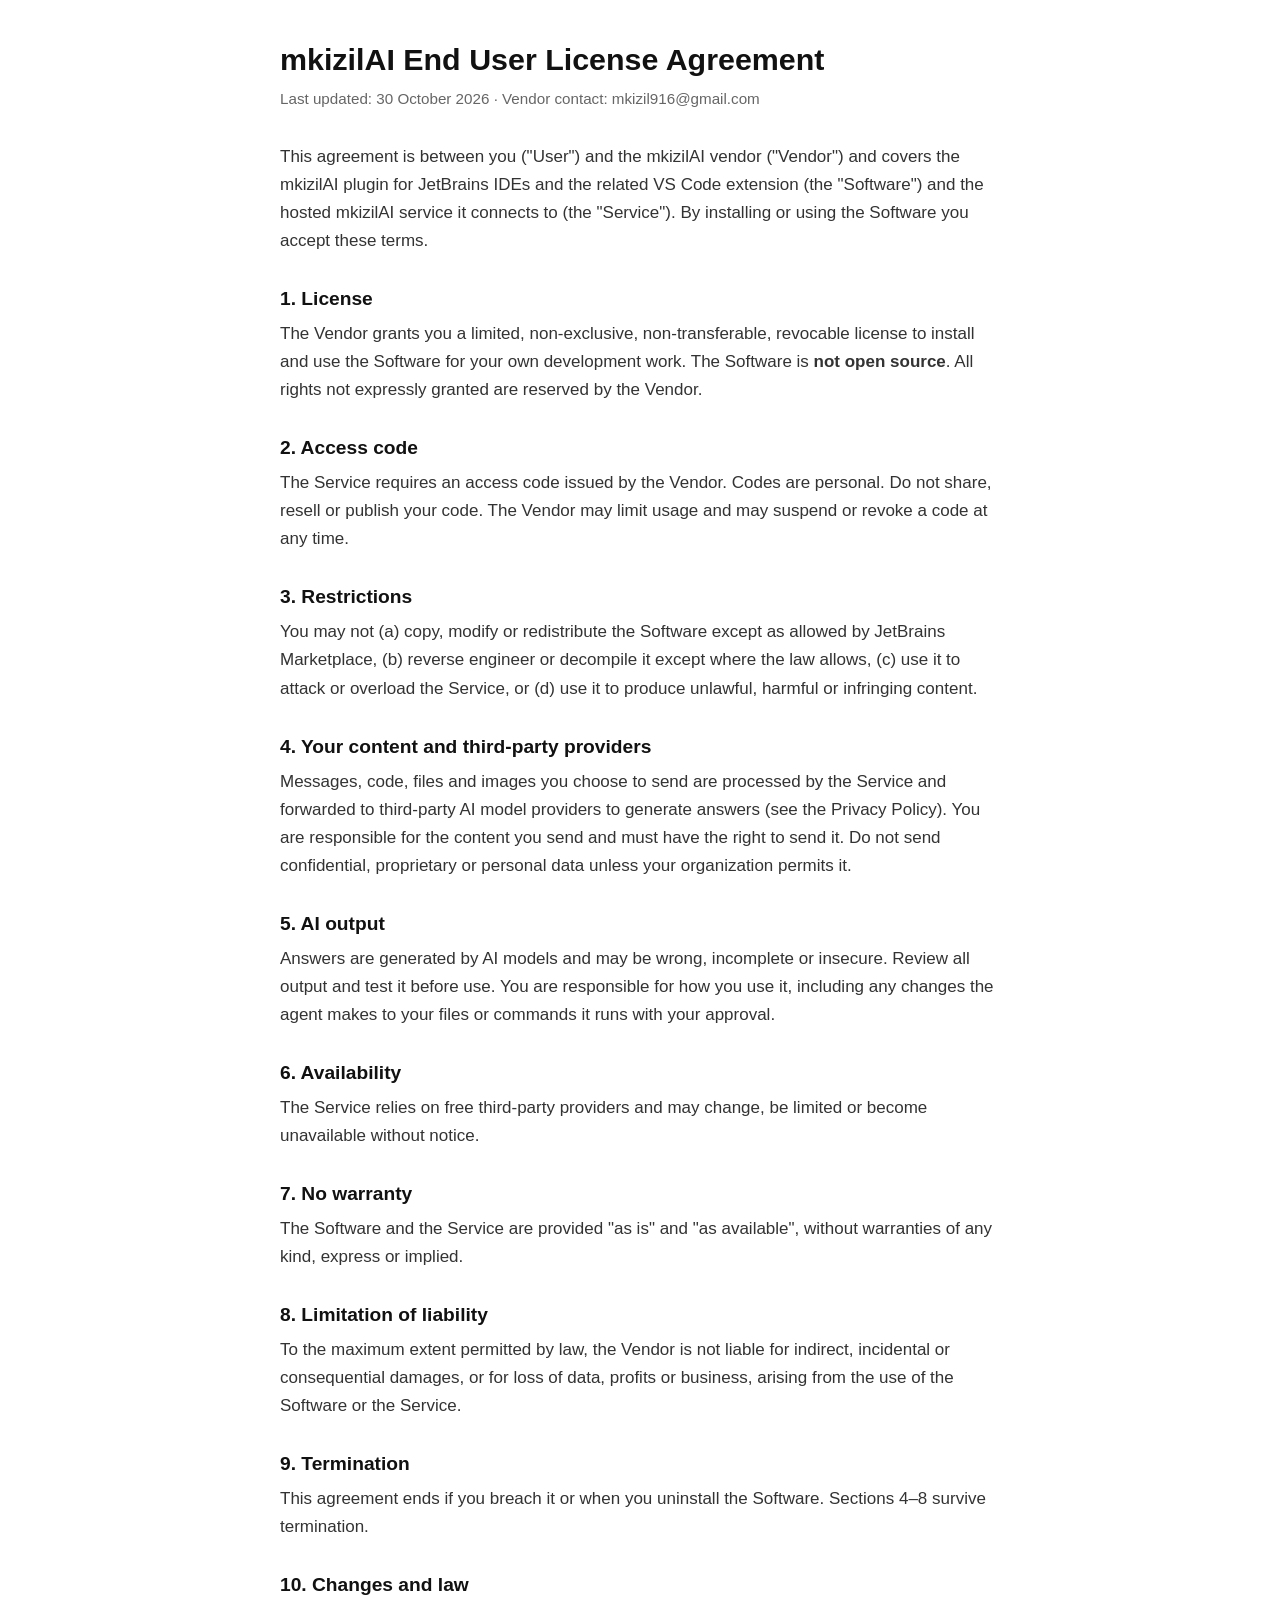
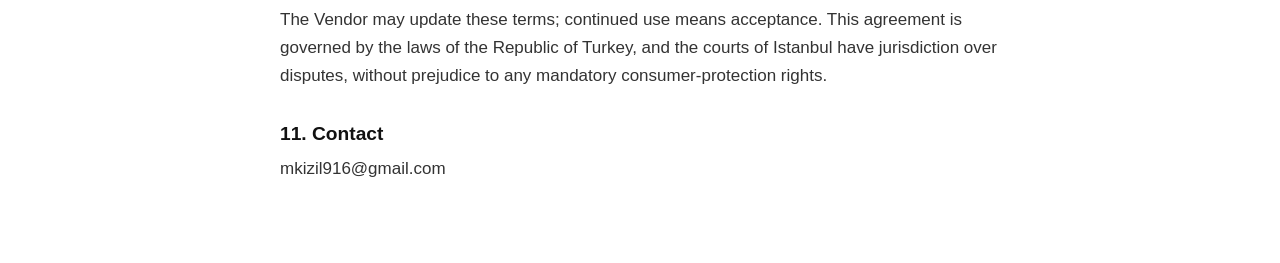
==== license/index.html @ 3f8bc060 "mkizilai-legal: license + privacy pages" ====
<!doctype html>
<html lang="en">
<head>
  <meta charset="utf-8">
  <meta name="viewport" content="width=device-width, initial-scale=1">
  <title>mkizilAI End User License Agreement</title>
  <link rel="stylesheet" href="../style.css">
</head>
<body>
  <main>
    <h1>mkizilAI End User License Agreement</h1>
    <p class="meta">Last updated: 30 October 2026 · Vendor contact: mkizil916@gmail.com</p>

    <p>This agreement is between you ("User") and the mkizilAI vendor ("Vendor") and covers the mkizilAI plugin for JetBrains IDEs and the related VS Code extension (the "Software") and the hosted mkizilAI service it connects to (the "Service"). By installing or using the Software you accept these terms.</p>

    <h2>1. License</h2>
    <p>The Vendor grants you a limited, non-exclusive, non-transferable, revocable license to install and use the Software for your own development work. The Software is <strong>not open source</strong>. All rights not expressly granted are reserved by the Vendor.</p>

    <h2>2. Access code</h2>
    <p>The Service requires an access code issued by the Vendor. Codes are personal. Do not share, resell or publish your code. The Vendor may limit usage and may suspend or revoke a code at any time.</p>

    <h2>3. Restrictions</h2>
    <p>You may not (a) copy, modify or redistribute the Software except as allowed by JetBrains Marketplace, (b) reverse engineer or decompile it except where the law allows, (c) use it to attack or overload the Service, or (d) use it to produce unlawful, harmful or infringing content.</p>

    <h2>4. Your content and third-party providers</h2>
    <p>Messages, code, files and images you choose to send are processed by the Service and forwarded to third-party AI model providers to generate answers (see the Privacy Policy). You are responsible for the content you send and must have the right to send it. Do not send confidential, proprietary or personal data unless your organization permits it.</p>

    <h2>5. AI output</h2>
    <p>Answers are generated by AI models and may be wrong, incomplete or insecure. Review all output and test it before use. You are responsible for how you use it, including any changes the agent makes to your files or commands it runs with your approval.</p>

    <h2>6. Availability</h2>
    <p>The Service relies on free third-party providers and may change, be limited or become unavailable without notice.</p>

    <h2>7. No warranty</h2>
    <p>The Software and the Service are provided "as is" and "as available", without warranties of any kind, express or implied.</p>

    <h2>8. Limitation of liability</h2>
    <p>To the maximum extent permitted by law, the Vendor is not liable for indirect, incidental or consequential damages, or for loss of data, profits or business, arising from the use of the Software or the Service.</p>

    <h2>9. Termination</h2>
    <p>This agreement ends if you breach it or when you uninstall the Software. Sections 4–8 survive termination.</p>

    <h2>10. Changes and law</h2>
    <p>The Vendor may update these terms; continued use means acceptance. This agreement is governed by the laws of the Republic of Turkey, and the courts of Istanbul have jurisdiction over disputes, without prejudice to any mandatory consumer-protection rights.</p>

    <h2>11. Contact</h2>
    <p>mkizil916@gmail.com</p>
  </main>
</body>
</html>
---- style.css ----
* { box-sizing: border-box; }

body {
  margin: 0;
  background: #ffffff;
  color: #333333;
  font-family: -apple-system, BlinkMacSystemFont, "Segoe UI", Roboto, Helvetica, Arial, sans-serif;
  font-size: 17px;
  line-height: 1.65;
  -webkit-text-size-adjust: 100%;
}

main {
  max-width: 760px;
  margin: 0 auto;
  padding: 40px 20px 64px;
}

h1 {
  margin: 0 0 0.5rem;
  color: #111111;
  font-size: 1.9rem;
  line-height: 1.25;
}

h2 {
  margin: 2rem 0 0.5rem;
  color: #111111;
  font-size: 1.2rem;
  line-height: 1.3;
}

p {
  margin: 0 0 1rem;
}

ul {
  margin: 0 0 1rem;
  padding-left: 1.3rem;
}

li {
  margin: 0.25rem 0;
}

a {
  color: #1a5fb4;
  text-decoration: none;
}

a:hover,
a:focus {
  text-decoration: underline;
}

.meta {
  color: #666666;
  font-size: 0.95rem;
  margin-bottom: 2rem;
}

.links {
  margin-top: 1.75rem;
}

@media (max-width: 600px) {
  body { font-size: 16px; }
  main { padding: 24px 16px 48px; }
  h1 { font-size: 1.55rem; }
}
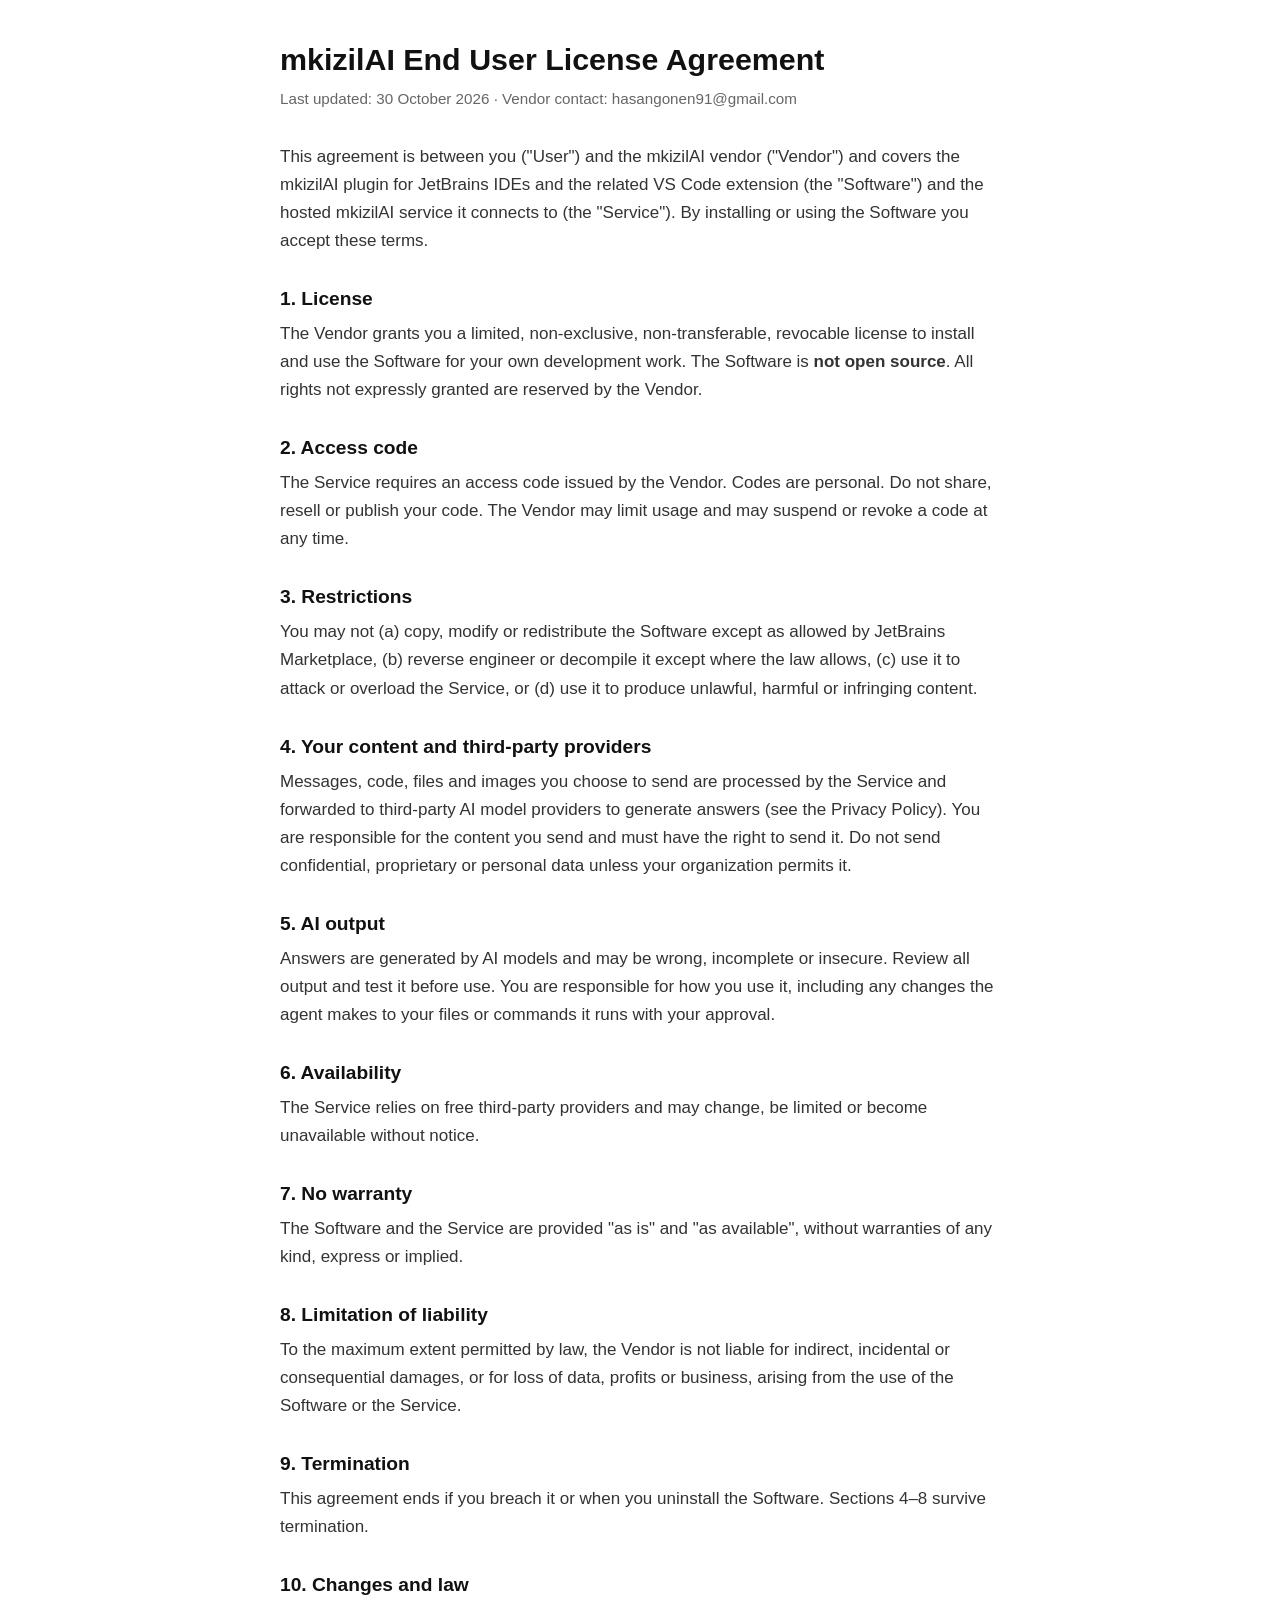
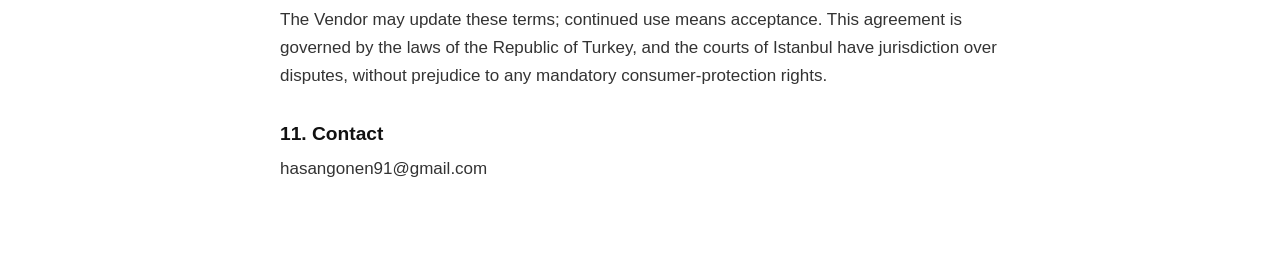
==== commit ae7c2866: "contact: update email" ====
--- a/license/index.html
+++ b/license/index.html
@@ -9,7 +9,7 @@
 <body>
   <main>
     <h1>mkizilAI End User License Agreement</h1>
-    <p class="meta">Last updated: 30 October 2026 · Vendor contact: mkizil916@gmail.com</p>
+    <p class="meta">Last updated: 30 October 2026 · Vendor contact: hasangonen91@gmail.com</p>
 
     <p>This agreement is between you ("User") and the mkizilAI vendor ("Vendor") and covers the mkizilAI plugin for JetBrains IDEs and the related VS Code extension (the "Software") and the hosted mkizilAI service it connects to (the "Service"). By installing or using the Software you accept these terms.</p>
 
@@ -44,7 +44,7 @@
     <p>The Vendor may update these terms; continued use means acceptance. This agreement is governed by the laws of the Republic of Turkey, and the courts of Istanbul have jurisdiction over disputes, without prejudice to any mandatory consumer-protection rights.</p>
 
     <h2>11. Contact</h2>
-    <p>mkizil916@gmail.com</p>
+    <p>hasangonen91@gmail.com</p>
   </main>
 </body>
 </html>
